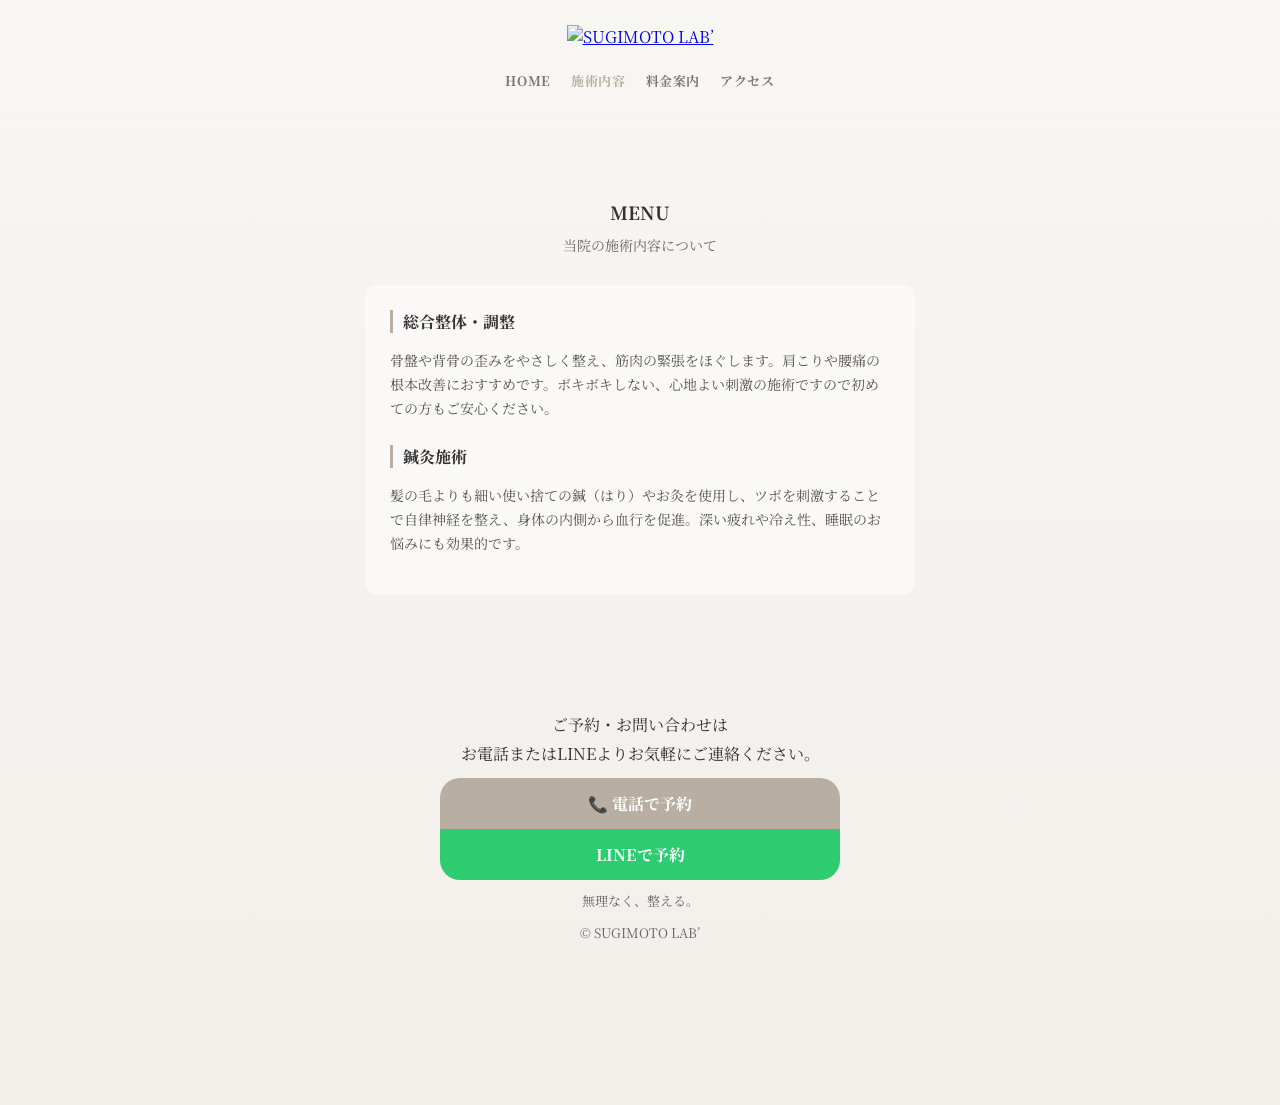
==== menu.html @ 21ebf482 "Add files via upload" ====
<!DOCTYPE html>
<html lang="ja">
<head>
<meta charset="UTF-8">
<meta name="viewport" content="width=device-width, initial-scale=1.0">
<title>施術内容 | SUGIMOTO LAB’</title>

<link href="https://fonts.googleapis.com/css2?family=Noto+Serif+JP&display=swap" rel="stylesheet">
<link rel="stylesheet" href="style.css">
</head>

<body>

<header class="header">
  <a href="index.html"><img src="images/logo.png" class="logo" alt="SUGIMOTO LAB’"></a>
  
  <nav class="nav-menu">
    <ul>
      <li><a href="index.html">HOME</a></li>
      <li><a href="menu.html" class="current">施術内容</a></li>
      <li><a href="price.html">料金案内</a></li>
      <li><a href="index.html#access">アクセス</a></li>
    </ul>
  </nav>
</header>

<main class="lower-main">
  <section class="menu">
    <h2>MENU</h2>
    <p class="section-lead">当院の施術内容について</p>
    
    <div class="menu-box">
      <h3>総合整体・調整</h3>
      <p>骨盤や背骨の歪みをやさしく整え、筋肉の緊張をほぐします。肩こりや腰痛の根本改善におすすめです。ボキボキしない、心地よい刺激の施術ですので初めての方もご安心ください。</p>
      
      <h3>鍼灸施術</h3>
      <p>髪の毛よりも細い使い捨ての鍼（はり）やお灸を使用し、ツボを刺激することで自律神経を整え、身体の内側から血行を促進。深い疲れや冷え性、睡眠のお悩みにも効果的です。</p>
    </div>
  </section>

  <section class="reserve">
    <p class="reserve-text">
      ご予約・お問い合わせは<br>
      お電話またはLINEよりお気軽にご連絡ください。
    </p>
  </section>
</main>

<footer>
  <p>無理なく、整える。</p>
  <p>© SUGIMOTO LAB’</p>
</footer>
  
<div class="fixed-buttons">
  <a href="tel:07094495309" class="fixed-tel">
    📞 電話で予約
  </a>

  <a href="https://lin.ee/7CNkwtA" class="fixed-line">
    LINEで予約
  </a>
</div>
  
</body>
</html>
---- style.css ----
body {
  margin: 0;
  font-family: 'Noto Serif JP', serif;
  background: linear-gradient(180deg, #F7F6F3 0%, #F2EFEA 100%);
  color: #333;
  padding-bottom: 120px;
}

/* ヘッダー */
.header {
  display: flex;
  flex-direction: column;
  align-items: center;
  gap: 15px;
  padding: 25px 20px 15px;
  background-color: #F7F6F3;
}

.logo {
  width: 160px;
}

/* ナビゲーションメニュー (横並び) */
.nav-menu ul {
  display: flex;
  justify-content: center;
  gap: 20px;
  padding: 0;
  margin: 0;
  list-style: none;
}

.nav-menu a {
  text-decoration: none;
  color: #777;
  font-size: 13px;
  font-weight: bold;
  letter-spacing: 0.05em;
  padding: 5px 0;
  display: inline-block;
  transition: color 0.3s;
}

.nav-menu a:hover,
.nav-menu a.current {
  color: #B8AFA2; /* 現在のページ、またはホバー時にテーマカラーにする */
}

/* ヒーロー */
.hero {
  text-align: center;
  padding: 60px 20px;
}

.hero h1 {
  font-size: 22px;
  line-height: 1.6;
}

.hero p {
  font-size: 14px;
  color: #666;
}

/* セクション共通 */
section {
  padding: 50px 20px;
  text-align: center;
}

h2 {
  font-size: 18px;
  margin-bottom: 20px;
}

/* ABOUT画像 */
.about-img {
  width: 100%;
  max-width: 280px;
  border-radius: 12px;
  margin-bottom: 20px;
}

/* FEATURE画像 */
.feature-img {
  width: 100%;
  max-width: 280px;
  border-radius: 12px;
  margin-bottom: 20px;
}

/* リスト */
ul {
  list-style: none;
  padding: 0;
  line-height: 2;
}

/* 下層ページ専用の余白調整 */
.lower-main {
  min-height: 60vh;
  padding-top: 20px;
}

.section-lead {
  font-size: 14px;
  color: #666;
  margin-top: -10px;
  margin-bottom: 30px;
}

/* =========================
   MENU (施術内容)
========================= */
.menu-box {
  width: 100%;
  max-width: 550px;
  margin: 0 auto;
  text-align: left;
  background: rgba(255, 255, 255, 0.5);
  padding: 25px;
  border-radius: 12px;
  box-sizing: border-box;
}

.menu-box h3 {
  font-size: 16px;
  color: #333;
  margin-top: 25px;
  border-left: 3px solid #B8AFA2;
  padding-left: 10px;
}
.menu-box h3:first-child {
  margin-top: 0;
}

.menu-box p {
  font-size: 14px;
  line-height: 1.7;
  color: #555;
}

/* =========================
   PRICE (料金案内)
========================= */
.price-table {
  width: 100%;
  max-width: 550px;
  margin: 0 auto 15px;
  border-collapse: collapse;
  font-size: 14px;
}

.price-table tr {
  border-bottom: 1px solid #E5E2DC;
}

.price-table th, 
.price-table td {
  padding: 15px 10px;
}

.price-table th {
  text-align: left;
  font-weight: normal;
  color: #555;
}

.price-table td {
  text-align: right;
  font-weight: bold;
  color: #333;
}

.price-note {
  font-size: 12px;
  color: #888;
}

/* =========================
   QUALIFICATION
========================= */
.qualification-box{
  max-width: 500px;
  margin: 0 auto;
  padding: 30px;
  background: rgba(255,255,255,0.6);
  border-radius: 12px;
}

.qualification-title{
  font-size: 18px;
  font-weight: bold;
  margin-bottom: 15px;
}

/* =========================
   ACCESS
========================= */
.access-box{
  max-width: 700px;
  margin: 0 auto;
}

.address{
  line-height: 1.8;
}

.access-box iframe{
  width: 100%;
  height: 320px;
  border: none;
  border-radius: 12px;
  margin: 25px 0;
}

.access h3{
  margin-top: 30px;
  margin-bottom: 20px;
}

.access-text{
  text-align: left;
  line-height: 1.9;
}

/* =========================
   RESERVE / FOOTER / FIXED BUTTONS
========================= */
.reserve-text{
  line-height: 1.8;
  margin-bottom: 30px;
}

footer {
  text-align: center;
  padding: 30px 20px;
  font-size: 13px;
  color: #666;
}

.fixed-buttons{
  position: fixed;
  bottom: 20px;
  left: 50%;
  transform: translateX(-50%);
  width: 90%;
  max-width: 400px;
  display: flex;
  flex-direction: column;
  z-index: 999;
}

.fixed-tel,
.fixed-line{
  display: block;
  text-align: center;
  padding: 14px;
  color: white;
  text-decoration: none;
  font-weight: bold;
}

.fixed-tel{
  background: #B8AFA2;
  border-radius: 20px 20px 0 0;
}

.fixed-line{
  background: #2ECC71;
  border-radius: 0 0 20px 20px;
}

/* スムーズスクロール（HOMEからアクセスを押した時用） */
html {
  scroll-behavior: smooth;
}

/* スマホ調整 */
@media (max-width: 768px) {
  .logo {
    width: 140px;
  }
}
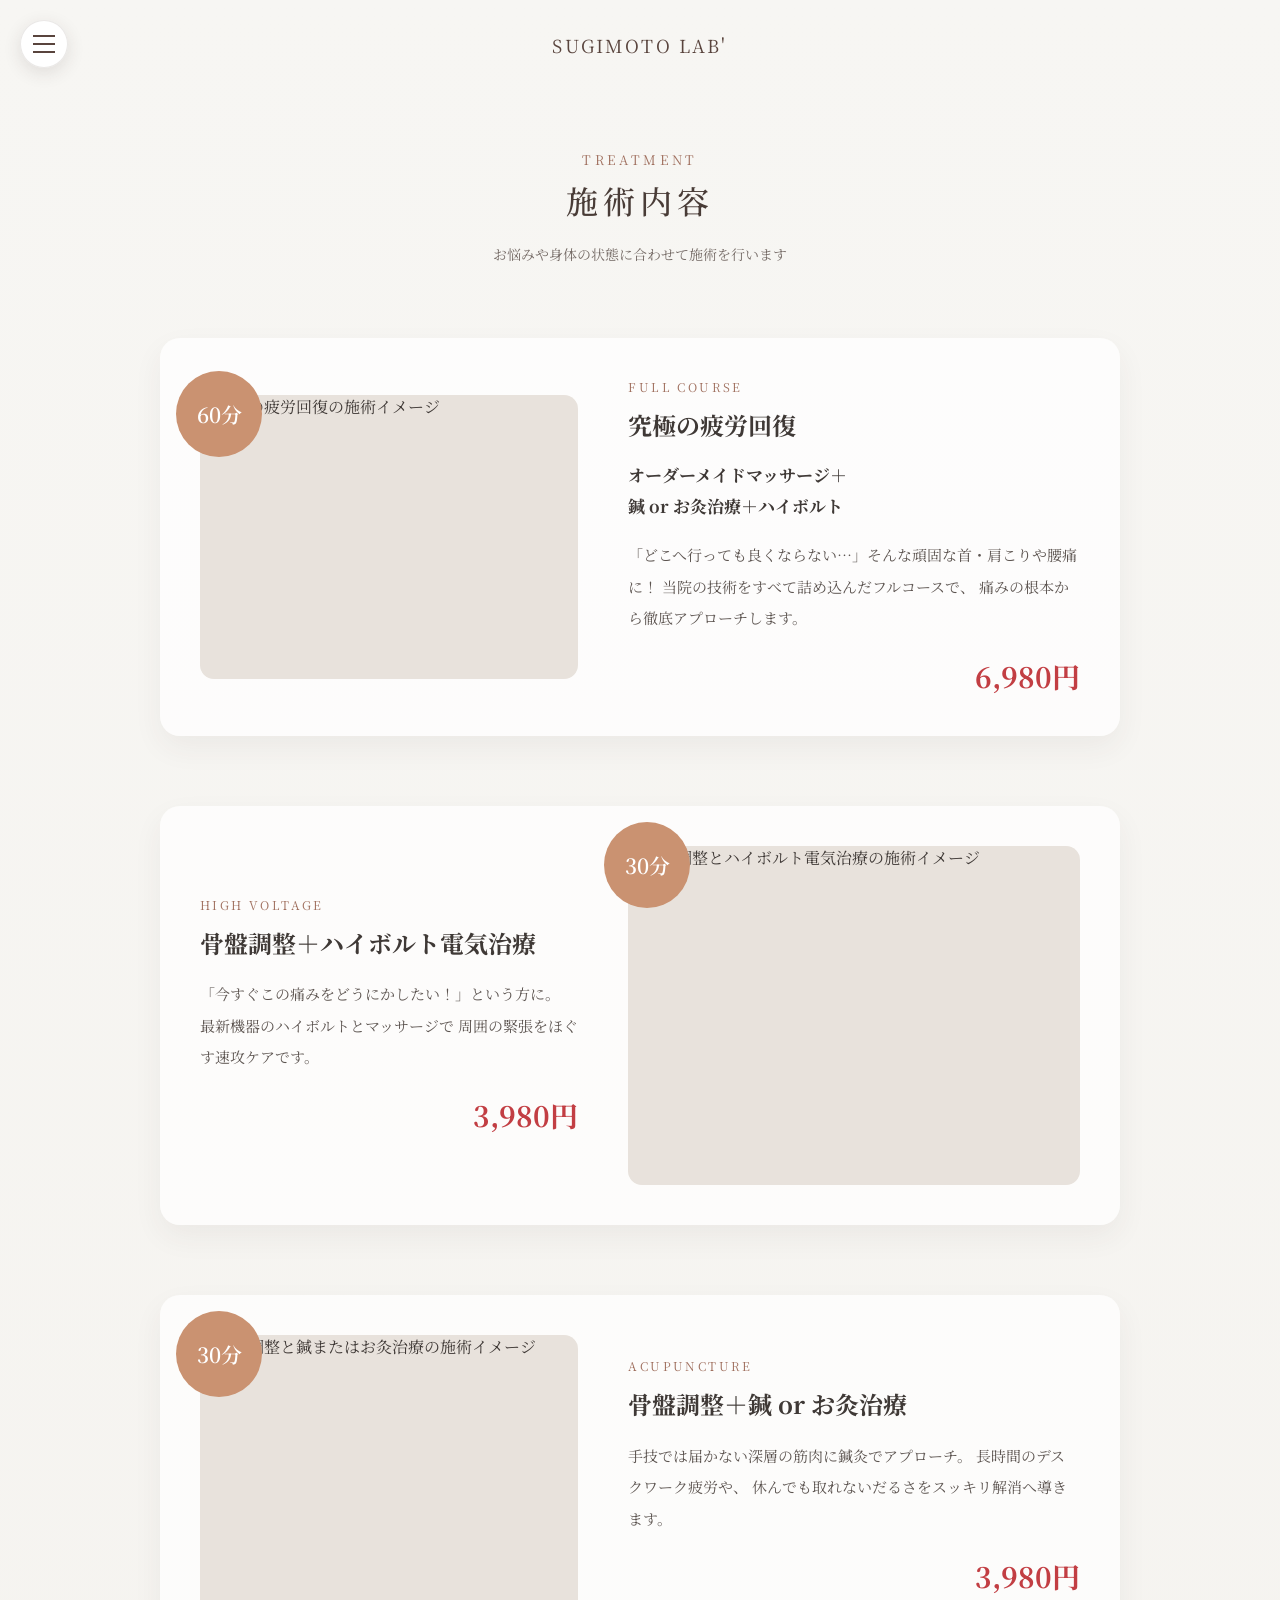
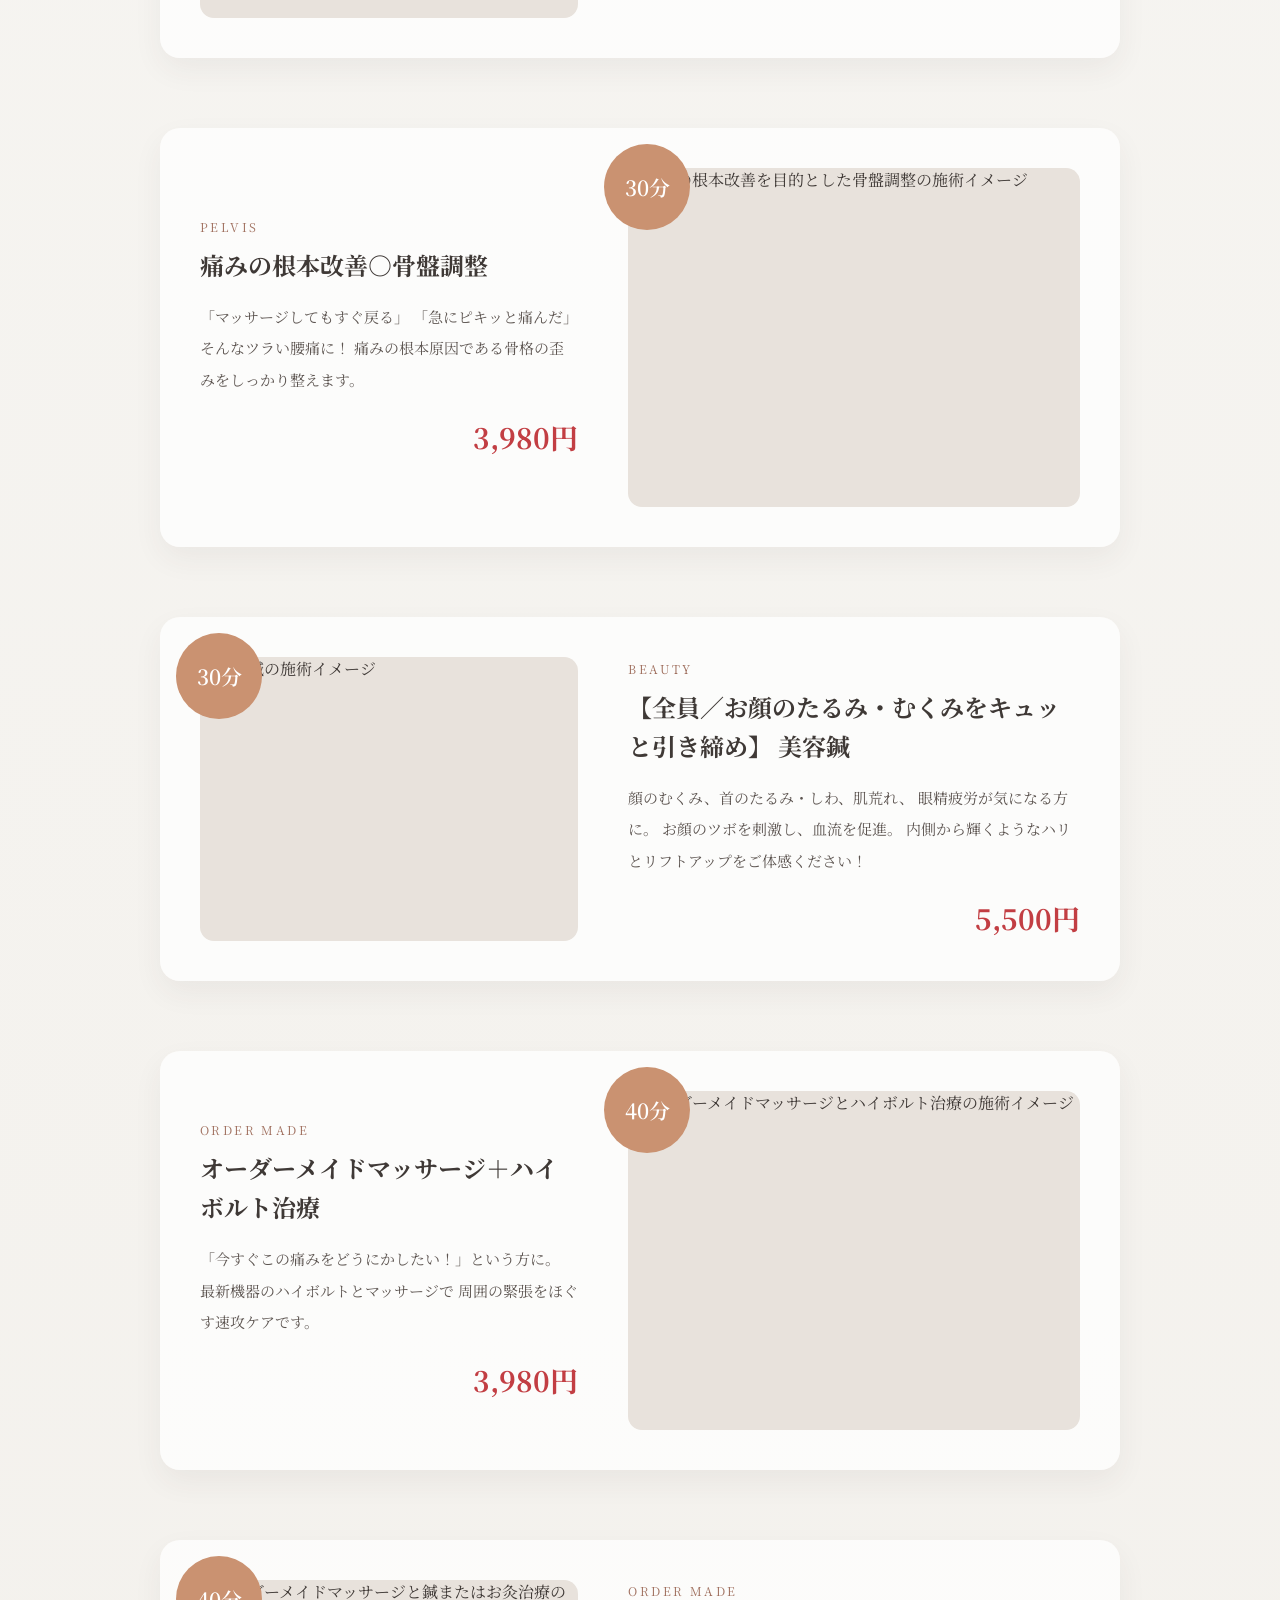
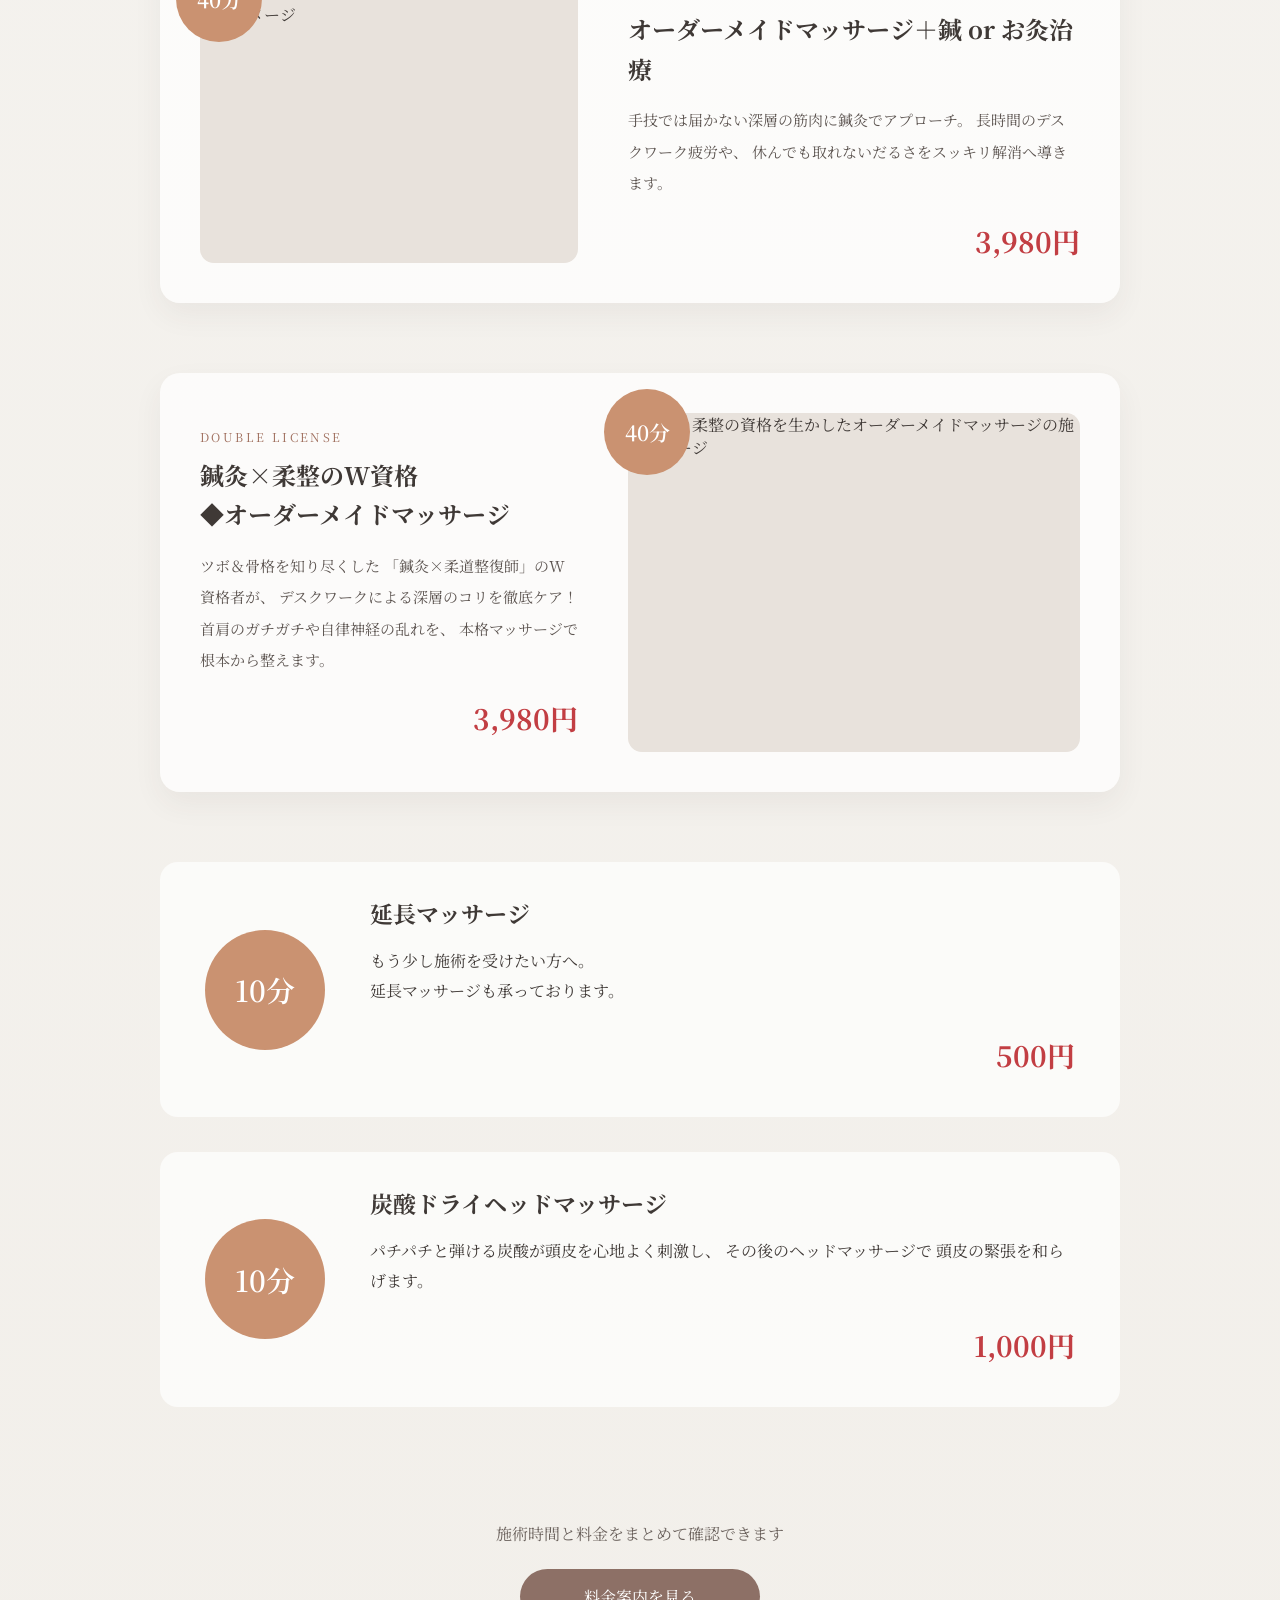
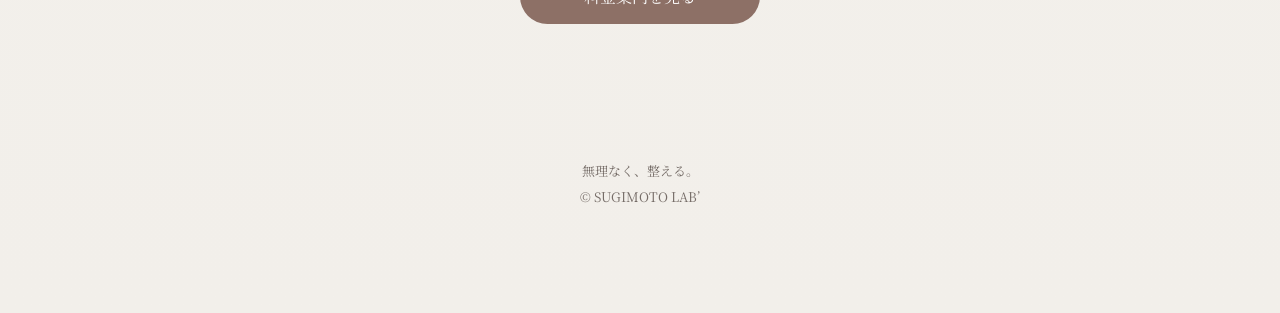
==== commit e4fb2475: "Update menu.html" ====
--- a/menu.html
+++ b/menu.html
@@ -1,65 +1,359 @@
 <!DOCTYPE html>
 <html lang="ja">
 <head>
-<meta charset="UTF-8">
-<meta name="viewport" content="width=device-width, initial-scale=1.0">
-<title>施術内容 | SUGIMOTO LAB’</title>
-
-<link href="https://fonts.googleapis.com/css2?family=Noto+Serif+JP&display=swap" rel="stylesheet">
-<link rel="stylesheet" href="style.css">
+  <meta charset="UTF-8">
+  <meta name="viewport" content="width=device-width, initial-scale=1.0">
+
+  <title>施術内容 | SUGIMOTO LAB'</title>
+
+  <link rel="preconnect" href="https://fonts.googleapis.com">
+  <link rel="preconnect" href="https://fonts.gstatic.com" crossorigin>
+
+  <link
+    href="https://fonts.googleapis.com/css2?family=Noto+Serif+JP:wght@400;500;600;700&display=swap"
+    rel="stylesheet"
+  >
+
+  <link rel="stylesheet" href="style.css">
 </head>
 
 <body>
 
-<header class="header">
-  <a href="index.html"><img src="images/logo.png" class="logo" alt="SUGIMOTO LAB’"></a>
-  
-  <nav class="nav-menu">
-    <ul>
-      <li><a href="index.html">HOME</a></li>
-      <li><a href="menu.html" class="current">施術内容</a></li>
-      <li><a href="price.html">料金案内</a></li>
-      <li><a href="index.html#access">アクセス</a></li>
-    </ul>
+  <!-- メニューボタン -->
+  <button
+    class="menu-button"
+    id="menuButton"
+    type="button"
+    aria-label="メニューを開く"
+    aria-controls="sideMenu"
+    aria-expanded="false"
+  >
+    <span></span>
+    <span></span>
+    <span></span>
+  </button>
+
+  <div class="menu-overlay" id="menuOverlay"></div>
+
+  <!-- サイドメニュー -->
+  <nav class="side-menu" id="sideMenu" aria-hidden="true">
+    <div class="side-menu-inner">
+      <p class="side-menu-title">MENU</p>
+
+      <a href="index.html">ホーム</a>
+      <a href="treatment.html">施術内容</a>
+      <a href="price.html">料金案内</a>
+      <a href="index.html#access">アクセス</a>
+      <a href="あなたのLINEのURL" target="_blank" rel="noopener">
+        LINE予約
+      </a>
+    </div>
   </nav>
-</header>
-
-<main class="lower-main">
-  <section class="menu">
-    <h2>MENU</h2>
-    <p class="section-lead">当院の施術内容について</p>
-    
-    <div class="menu-box">
-      <h3>総合整体・調整</h3>
-      <p>骨盤や背骨の歪みをやさしく整え、筋肉の緊張をほぐします。肩こりや腰痛の根本改善におすすめです。ボキボキしない、心地よい刺激の施術ですので初めての方もご安心ください。</p>
-      
-      <h3>鍼灸施術</h3>
-      <p>髪の毛よりも細い使い捨ての鍼（はり）やお灸を使用し、ツボを刺激することで自律神経を整え、身体の内側から血行を促進。深い疲れや冷え性、睡眠のお悩みにも効果的です。</p>
-    </div>
-  </section>
-
-  <section class="reserve">
-    <p class="reserve-text">
-      ご予約・お問い合わせは<br>
-      お電話またはLINEよりお気軽にご連絡ください。
-    </p>
-  </section>
-</main>
-
-<footer>
-  <p>無理なく、整える。</p>
-  <p>© SUGIMOTO LAB’</p>
-</footer>
-  
-<div class="fixed-buttons">
-  <a href="tel:07094495309" class="fixed-tel">
-    📞 電話で予約
-  </a>
-
-  <a href="https://lin.ee/7CNkwtA" class="fixed-line">
-    LINEで予約
-  </a>
-</div>
-  
+
+  <header class="sub-header">
+    <a href="index.html" class="site-name">
+      SUGIMOTO LAB'
+    </a>
+  </header>
+
+  <main>
+
+    <section class="page-hero">
+      <p class="page-hero-en">TREATMENT</p>
+      <h1>施術内容</h1>
+      <p>お悩みや身体の状態に合わせて施術を行います</p>
+    </section>
+
+    <section class="treatment-section">
+
+      <!-- 究極の疲労回復 -->
+      <article class="treatment-card" id="recovery">
+        <div class="treatment-image-wrap">
+          <img
+            src="images/treatment-recovery.png"
+            alt="究極の疲労回復の施術イメージ"
+            class="treatment-image"
+          >
+
+          <span class="treatment-duration">60分</span>
+        </div>
+
+        <div class="treatment-content">
+          <p class="treatment-label">FULL COURSE</p>
+
+          <h2>究極の疲労回復</h2>
+
+          <h3>
+            オーダーメイドマッサージ＋<br>
+            鍼 or お灸治療＋ハイボルト
+          </h3>
+
+          <p class="treatment-description">
+            「どこへ行っても良くならない…」そんな頑固な首・肩こりや腰痛に！
+            当院の技術をすべて詰め込んだフルコースで、
+            痛みの根本から徹底アプローチします。
+          </p>
+
+          <p class="treatment-price">6,980円</p>
+        </div>
+      </article>
+
+      <!-- 骨盤調整＋ハイボルト -->
+      <article class="treatment-card" id="pelvis-highvolt">
+        <div class="treatment-image-wrap">
+          <img
+            src="images/treatment-highvolt.png"
+            alt="骨盤調整とハイボルト電気治療の施術イメージ"
+            class="treatment-image"
+          >
+
+          <span class="treatment-duration">30分</span>
+        </div>
+
+        <div class="treatment-content">
+          <p class="treatment-label">HIGH VOLTAGE</p>
+
+          <h2>骨盤調整＋ハイボルト電気治療</h2>
+
+          <p class="treatment-description">
+            「今すぐこの痛みをどうにかしたい！」という方に。
+            最新機器のハイボルトとマッサージで
+            周囲の緊張をほぐす速攻ケアです。
+          </p>
+
+          <p class="treatment-price">3,980円</p>
+        </div>
+      </article>
+
+      <!-- 骨盤調整＋鍼 or お灸 -->
+      <article class="treatment-card" id="pelvis-acupuncture">
+        <div class="treatment-image-wrap">
+          <img
+            src="images/treatment-acupuncture.png"
+            alt="骨盤調整と鍼またはお灸治療の施術イメージ"
+            class="treatment-image"
+          >
+
+          <span class="treatment-duration">30分</span>
+        </div>
+
+        <div class="treatment-content">
+          <p class="treatment-label">ACUPUNCTURE</p>
+
+          <h2>骨盤調整＋鍼 or お灸治療</h2>
+
+          <p class="treatment-description">
+            手技では届かない深層の筋肉に鍼灸でアプローチ。
+            長時間のデスクワーク疲労や、
+            休んでも取れないだるさをスッキリ解消へ導きます。
+          </p>
+
+          <p class="treatment-price">3,980円</p>
+        </div>
+      </article>
+
+      <!-- 痛みの根本改善 -->
+      <article class="treatment-card" id="root-pelvis">
+        <div class="treatment-image-wrap">
+          <img
+            src="images/treatment-root-pelvis.png"
+            alt="痛みの根本改善を目的とした骨盤調整の施術イメージ"
+            class="treatment-image"
+          >
+
+          <span class="treatment-duration">30分</span>
+        </div>
+
+        <div class="treatment-content">
+          <p class="treatment-label">PELVIS</p>
+
+          <h2>痛みの根本改善○骨盤調整</h2>
+
+          <p class="treatment-description">
+            「マッサージしてもすぐ戻る」
+            「急にピキッと痛んだ」そんなツラい腰痛に！
+            痛みの根本原因である骨格の歪みをしっかり整えます。
+          </p>
+
+          <p class="treatment-price">3,980円</p>
+        </div>
+      </article>
+
+      <!-- 美容鍼 -->
+      <article class="treatment-card" id="beauty-acupuncture">
+        <div class="treatment-image-wrap">
+          <img
+            src="images/treatment-beauty-acupuncture.png"
+            alt="美容鍼の施術イメージ"
+            class="treatment-image"
+          >
+
+          <span class="treatment-duration">30分</span>
+        </div>
+
+        <div class="treatment-content">
+          <p class="treatment-label">BEAUTY</p>
+
+          <h2>
+            【全員／お顔のたるみ・むくみをキュッと引き締め】
+            美容鍼
+          </h2>
+
+          <p class="treatment-description">
+            顔のむくみ、首のたるみ・しわ、肌荒れ、
+            眼精疲労が気になる方に。
+            お顔のツボを刺激し、血流を促進。
+            内側から輝くようなハリとリフトアップをご体感ください！
+          </p>
+
+          <p class="treatment-price">5,500円</p>
+        </div>
+      </article>
+
+      <!-- オーダーメイド＋ハイボルト -->
+      <article class="treatment-card" id="order-highvolt">
+        <div class="treatment-image-wrap">
+          <img
+            src="images/treatment-order-highvolt.png"
+            alt="オーダーメイドマッサージとハイボルト治療の施術イメージ"
+            class="treatment-image"
+          >
+
+          <span class="treatment-duration">40分</span>
+        </div>
+
+        <div class="treatment-content">
+          <p class="treatment-label">ORDER MADE</p>
+
+          <h2>
+            オーダーメイドマッサージ＋ハイボルト治療
+          </h2>
+
+          <p class="treatment-description">
+            「今すぐこの痛みをどうにかしたい！」という方に。
+            最新機器のハイボルトとマッサージで
+            周囲の緊張をほぐす速攻ケアです。
+          </p>
+
+          <p class="treatment-price">3,980円</p>
+        </div>
+      </article>
+
+      <!-- オーダーメイド＋鍼 or お灸 -->
+      <article class="treatment-card" id="order-acupuncture">
+        <div class="treatment-image-wrap">
+          <img
+            src="images/treatment-order-acupuncture.png"
+            alt="オーダーメイドマッサージと鍼またはお灸治療の施術イメージ"
+            class="treatment-image"
+          >
+
+          <span class="treatment-duration">40分</span>
+        </div>
+
+        <div class="treatment-content">
+          <p class="treatment-label">ORDER MADE</p>
+
+          <h2>
+            オーダーメイドマッサージ＋鍼 or お灸治療
+          </h2>
+
+          <p class="treatment-description">
+            手技では届かない深層の筋肉に鍼灸でアプローチ。
+            長時間のデスクワーク疲労や、
+            休んでも取れないだるさをスッキリ解消へ導きます。
+          </p>
+
+          <p class="treatment-price">3,980円</p>
+        </div>
+      </article>
+
+      <!-- W資格オーダーメイド -->
+      <article class="treatment-card" id="double-license">
+        <div class="treatment-image-wrap">
+          <img
+            src="images/treatment-order-double-license.png"
+            alt="鍼灸と柔整の資格を生かしたオーダーメイドマッサージの施術イメージ"
+            class="treatment-image"
+          >
+
+          <span class="treatment-duration">40分</span>
+        </div>
+
+        <div class="treatment-content">
+          <p class="treatment-label">DOUBLE LICENSE</p>
+
+          <h2>
+            鍼灸×柔整のW資格<br>
+            ◆オーダーメイドマッサージ
+          </h2>
+
+          <p class="treatment-description">
+            ツボ＆骨格を知り尽くした
+            「鍼灸×柔道整復師」のW資格者が、
+            デスクワークによる深層のコリを徹底ケア！
+            首肩のガチガチや自律神経の乱れを、
+            本格マッサージで根本から整えます。
+          </p>
+
+          <p class="treatment-price">3,980円</p>
+        </div>
+      </article>
+
+      <!-- 延長マッサージ -->
+      <article class="treatment-option">
+        <div class="treatment-option-time">
+          10分
+        </div>
+
+        <div>
+          <h2>延長マッサージ</h2>
+
+          <p>
+            もう少し施術を受けたい方へ。<br>
+            延長マッサージも承っております。
+          </p>
+
+          <p class="treatment-price">500円</p>
+        </div>
+      </article>
+
+      <!-- 炭酸ドライヘッド -->
+      <article class="treatment-option">
+        <div class="treatment-option-time">
+          10分
+        </div>
+
+        <div>
+          <h2>炭酸ドライヘッドマッサージ</h2>
+
+          <p>
+            パチパチと弾ける炭酸が頭皮を心地よく刺激し、
+            その後のヘッドマッサージで
+            頭皮の緊張を和らげます。
+          </p>
+
+          <p class="treatment-price">1,000円</p>
+        </div>
+      </article>
+
+    </section>
+
+    <section class="page-link-section">
+      <p>施術時間と料金をまとめて確認できます</p>
+
+      <a href="price.html" class="page-link-button">
+        料金案内を見る
+      </a>
+    </section>
+
+  </main>
+
+  <footer>
+    <p>無理なく、整える。</p>
+    <p>© SUGIMOTO LAB’</p>
+  </footer>
+
+  <script src="js/menu.js"></script>
 </body>
-</html>+</html>
--- a/style.css
+++ b/style.css
@@ -1,284 +1,753 @@
+/* ==============================
+   基本設定
+============================== */
+
+* {
+  box-sizing: border-box;
+}
+
+html {
+  scroll-behavior: smooth;
+}
+
 body {
   margin: 0;
-  font-family: 'Noto Serif JP', serif;
-  background: linear-gradient(180deg, #F7F6F3 0%, #F2EFEA 100%);
-  color: #333;
-  padding-bottom: 120px;
-}
-
-/* ヘッダー */
-.header {
+  font-family: "Noto Serif JP", serif;
+  background: linear-gradient(
+    180deg,
+    #f7f6f3 0%,
+    #f2efea 100%
+  );
+  color: #3f3936;
+}
+
+img {
+  display: block;
+  max-width: 100%;
+}
+
+a {
+  color: inherit;
+}
+
+button {
+  font: inherit;
+}
+
+.sp-only {
+  display: none;
+}
+
+
+/* ==============================
+   ヘッダー
+============================== */
+
+.sub-header {
+  min-height: 90px;
+  padding: 25px 30px;
+  display: flex;
+  justify-content: center;
+  align-items: center;
+}
+
+.site-name {
+  color: #59443d;
+  font-size: 18px;
+  letter-spacing: 0.12em;
+  text-decoration: none;
+}
+
+
+/* ==============================
+   メニューボタン
+============================== */
+
+.menu-button {
+  position: fixed;
+  top: 20px;
+  left: 20px;
+  z-index: 1200;
+
+  width: 48px;
+  height: 48px;
+
   display: flex;
   flex-direction: column;
-  align-items: center;
-  gap: 15px;
-  padding: 25px 20px 15px;
-  background-color: #F7F6F3;
-}
-
-.logo {
-  width: 160px;
-}
-
-/* ナビゲーションメニュー (横並び) */
-.nav-menu ul {
-  display: flex;
   justify-content: center;
-  gap: 20px;
-  padding: 0;
-  margin: 0;
-  list-style: none;
-}
-
-.nav-menu a {
-  text-decoration: none;
-  color: #777;
-  font-size: 13px;
-  font-weight: bold;
-  letter-spacing: 0.05em;
-  padding: 5px 0;
-  display: inline-block;
-  transition: color 0.3s;
-}
-
-.nav-menu a:hover,
-.nav-menu a.current {
-  color: #B8AFA2; /* 現在のページ、またはホバー時にテーマカラーにする */
-}
-
-/* ヒーロー */
-.hero {
-  text-align: center;
-  padding: 60px 20px;
-}
-
-.hero h1 {
-  font-size: 22px;
-  line-height: 1.6;
-}
-
-.hero p {
-  font-size: 14px;
-  color: #666;
-}
-
-/* セクション共通 */
-section {
-  padding: 50px 20px;
-  text-align: center;
-}
-
-h2 {
-  font-size: 18px;
-  margin-bottom: 20px;
-}
-
-/* ABOUT画像 */
-.about-img {
+  gap: 6px;
+
+  padding: 0 12px;
+
+  background: rgba(255, 255, 255, 0.94);
+  border: 1px solid rgba(80, 65, 58, 0.12);
+  border-radius: 50%;
+
+  box-shadow: 0 5px 18px rgba(60, 45, 40, 0.12);
+
+  cursor: pointer;
+}
+
+.menu-button span {
   width: 100%;
-  max-width: 280px;
-  border-radius: 12px;
-  margin-bottom: 20px;
-}
-
-/* FEATURE画像 */
-.feature-img {
-  width: 100%;
-  max-width: 280px;
-  border-radius: 12px;
-  margin-bottom: 20px;
-}
-
-/* リスト */
-ul {
-  list-style: none;
-  padding: 0;
-  line-height: 2;
-}
-
-/* 下層ページ専用の余白調整 */
-.lower-main {
-  min-height: 60vh;
-  padding-top: 20px;
-}
-
-.section-lead {
-  font-size: 14px;
-  color: #666;
-  margin-top: -10px;
-  margin-bottom: 30px;
-}
-
-/* =========================
-   MENU (施術内容)
-========================= */
-.menu-box {
-  width: 100%;
-  max-width: 550px;
-  margin: 0 auto;
-  text-align: left;
-  background: rgba(255, 255, 255, 0.5);
-  padding: 25px;
-  border-radius: 12px;
-  box-sizing: border-box;
-}
-
-.menu-box h3 {
-  font-size: 16px;
-  color: #333;
-  margin-top: 25px;
-  border-left: 3px solid #B8AFA2;
-  padding-left: 10px;
-}
-.menu-box h3:first-child {
-  margin-top: 0;
-}
-
-.menu-box p {
-  font-size: 14px;
-  line-height: 1.7;
-  color: #555;
-}
-
-/* =========================
-   PRICE (料金案内)
-========================= */
-.price-table {
-  width: 100%;
-  max-width: 550px;
-  margin: 0 auto 15px;
-  border-collapse: collapse;
-  font-size: 14px;
-}
-
-.price-table tr {
-  border-bottom: 1px solid #E5E2DC;
-}
-
-.price-table th, 
-.price-table td {
-  padding: 15px 10px;
-}
-
-.price-table th {
-  text-align: left;
-  font-weight: normal;
-  color: #555;
-}
-
-.price-table td {
-  text-align: right;
-  font-weight: bold;
-  color: #333;
-}
-
-.price-note {
-  font-size: 12px;
-  color: #888;
-}
-
-/* =========================
-   QUALIFICATION
-========================= */
-.qualification-box{
-  max-width: 500px;
-  margin: 0 auto;
-  padding: 30px;
-  background: rgba(255,255,255,0.6);
-  border-radius: 12px;
-}
-
-.qualification-title{
-  font-size: 18px;
-  font-weight: bold;
-  margin-bottom: 15px;
-}
-
-/* =========================
-   ACCESS
-========================= */
-.access-box{
-  max-width: 700px;
-  margin: 0 auto;
-}
-
-.address{
-  line-height: 1.8;
-}
-
-.access-box iframe{
-  width: 100%;
-  height: 320px;
-  border: none;
-  border-radius: 12px;
-  margin: 25px 0;
-}
-
-.access h3{
-  margin-top: 30px;
-  margin-bottom: 20px;
-}
-
-.access-text{
-  text-align: left;
-  line-height: 1.9;
-}
-
-/* =========================
-   RESERVE / FOOTER / FIXED BUTTONS
-========================= */
-.reserve-text{
-  line-height: 1.8;
-  margin-bottom: 30px;
-}
-
-footer {
-  text-align: center;
-  padding: 30px 20px;
-  font-size: 13px;
-  color: #666;
-}
-
-.fixed-buttons{
+  height: 2px;
+  background: #59443d;
+  transition:
+    transform 0.3s,
+    opacity 0.3s;
+}
+
+.menu-button.is-open span:nth-child(1) {
+  transform: translateY(8px) rotate(45deg);
+}
+
+.menu-button.is-open span:nth-child(2) {
+  opacity: 0;
+}
+
+.menu-button.is-open span:nth-child(3) {
+  transform: translateY(-8px) rotate(-45deg);
+}
+
+
+/* ==============================
+   サイドメニュー
+============================== */
+
+.side-menu {
   position: fixed;
-  bottom: 20px;
-  left: 50%;
-  transform: translateX(-50%);
-  width: 90%;
-  max-width: 400px;
+  top: 0;
+  left: 0;
+  z-index: 1100;
+
+  width: min(82%, 320px);
+  height: 100dvh;
+
+  padding: 100px 35px 40px;
+
+  background: #f7f4ef;
+
+  transform: translateX(-105%);
+  transition: transform 0.35s ease;
+
+  overflow-y: auto;
+}
+
+.side-menu.is-open {
+  transform: translateX(0);
+}
+
+.side-menu-inner {
   display: flex;
   flex-direction: column;
-  z-index: 999;
-}
-
-.fixed-tel,
-.fixed-line{
+}
+
+.side-menu-title {
+  margin: 0 0 24px;
+  color: #967064;
+  font-size: 14px;
+  letter-spacing: 0.24em;
+}
+
+.side-menu a {
+  padding: 17px 0;
+  border-bottom: 1px solid rgba(90, 70, 62, 0.16);
+  color: #493d39;
+  font-size: 16px;
+  text-decoration: none;
+}
+
+.side-menu a:hover {
+  color: #a06f5d;
+}
+
+.menu-overlay {
+  position: fixed;
+  inset: 0;
+  z-index: 1000;
+
+  background: rgba(35, 28, 25, 0.35);
+
+  visibility: hidden;
+  opacity: 0;
+
+  transition:
+    opacity 0.3s,
+    visibility 0.3s;
+}
+
+.menu-overlay.is-open {
+  visibility: visible;
+  opacity: 1;
+}
+
+body.menu-open {
+  overflow: hidden;
+}
+
+
+/* ==============================
+   ページタイトル
+============================== */
+
+.page-hero {
+  padding: 60px 20px 70px;
+  text-align: center;
+}
+
+.page-hero-en {
+  margin: 0 0 8px;
+  color: #a0705f;
+  font-size: 13px;
+  letter-spacing: 0.28em;
+}
+
+.page-hero h1 {
+  margin: 0 0 18px;
+  color: #493c37;
+  font-size: 32px;
+  font-weight: 500;
+  letter-spacing: 0.16em;
+}
+
+.page-hero > p:last-child {
+  margin: 0;
+  color: #756b66;
+  font-size: 14px;
+  line-height: 1.9;
+}
+
+
+/* ==============================
+   料金表
+============================== */
+
+.price-section {
+  width: min(920px, calc(100% - 40px));
+  margin: 0 auto;
+}
+
+.price-category {
+  margin-bottom: 55px;
+  padding: 34px;
+
+  background: rgba(255, 255, 255, 0.78);
+  border: 1px solid rgba(115, 90, 80, 0.1);
+  border-radius: 18px;
+
+  box-shadow: 0 12px 30px rgba(70, 52, 45, 0.06);
+}
+
+.price-category h2 {
+  display: inline-block;
+
+  margin: 0 0 28px;
+  padding: 10px 18px;
+
+  background: #dcebec;
+  color: #403634;
+
+  font-size: 21px;
+  line-height: 1.6;
+}
+
+.price-table-head,
+.price-row {
+  display: grid;
+  grid-template-columns: minmax(0, 1fr) 90px 120px;
+  gap: 20px;
+  align-items: center;
+}
+
+.price-table-head {
+  padding: 0 15px 12px;
+  border-bottom: 1px solid rgba(80, 60, 52, 0.14);
+
+  color: #89736c;
+  font-size: 13px;
+}
+
+.price-row {
+  padding: 22px 15px;
+  border-bottom: 1px solid rgba(80, 60, 52, 0.1);
+}
+
+.price-row:last-child {
+  border-bottom: 0;
+}
+
+.price-name {
+  font-size: 16px;
+  font-weight: 600;
+  line-height: 1.8;
+}
+
+.price-name small {
   display: block;
+  margin-top: 5px;
+  color: #b04d52;
+  font-size: 12px;
+  font-weight: 500;
+}
+
+.price-time {
   text-align: center;
-  padding: 14px;
-  color: white;
+  white-space: nowrap;
+}
+
+.price-value {
+  color: #bd3a48;
+  font-size: 20px;
+  font-weight: 700;
+  text-align: right;
+  white-space: nowrap;
+}
+
+
+/* ==============================
+   定期券・回数券
+============================== */
+
+.ticket-section {
+  margin-top: 80px;
+  padding: 80px 20px;
+
+  background: rgba(225, 217, 207, 0.55);
+}
+
+.section-heading {
+  margin-bottom: 40px;
+  text-align: center;
+}
+
+.section-heading p {
+  margin: 0 0 8px;
+  color: #a0705f;
+  font-size: 13px;
+  letter-spacing: 0.24em;
+}
+
+.section-heading h2 {
+  margin: 0;
+  font-size: 26px;
+  font-weight: 500;
+}
+
+.ticket-grid {
+  width: min(920px, 100%);
+  margin: 0 auto;
+
+  display: grid;
+  grid-template-columns: repeat(2, minmax(0, 1fr));
+  gap: 24px;
+}
+
+.ticket-card {
+  padding: 34px;
+
+  background: rgba(255, 255, 255, 0.88);
+  border-radius: 18px;
+
+  box-shadow: 0 12px 30px rgba(70, 52, 45, 0.06);
+}
+
+.ticket-label {
+  display: inline-block;
+
+  margin: 0 0 16px;
+  padding: 5px 14px;
+
+  background: #c99778;
+  border-radius: 999px;
+
+  color: #fff;
+  font-size: 13px;
+}
+
+.ticket-card h3 {
+  margin: 0 0 18px;
+  font-size: 23px;
+}
+
+.ticket-price {
+  margin: 0 0 25px;
+  color: #c83a40;
+  font-size: 28px;
+  font-weight: 700;
+}
+
+.ticket-price span {
+  margin-right: 10px;
+  color: #554b47;
+  font-size: 14px;
+  font-weight: 400;
+}
+
+.ticket-card ul {
+  margin: 0;
+  padding-left: 1.4em;
+}
+
+.ticket-card li {
+  margin-bottom: 12px;
+  line-height: 1.9;
+}
+
+
+/* ==============================
+   施術内容
+============================== */
+
+.treatment-section {
+  width: min(960px, calc(100% - 40px));
+  margin: 0 auto;
+}
+
+.treatment-card {
+  display: grid;
+  grid-template-columns: minmax(280px, 43%) minmax(0, 1fr);
+  gap: 50px;
+  align-items: center;
+
+  margin-bottom: 70px;
+  padding: 40px;
+
+  background: rgba(255, 255, 255, 0.75);
+  border-radius: 20px;
+
+  box-shadow: 0 12px 30px rgba(70, 52, 45, 0.06);
+}
+
+.treatment-card:nth-child(even) .treatment-image-wrap {
+  order: 2;
+}
+
+.treatment-card:nth-child(even) .treatment-content {
+  order: 1;
+}
+
+.treatment-image-wrap {
+  position: relative;
+}
+
+.treatment-image {
+  width: 100%;
+  aspect-ratio: 4 / 3;
+  object-fit: cover;
+
+  background: #e8e2dc;
+  border-radius: 14px;
+}
+
+.treatment-duration {
+  position: absolute;
+  top: -24px;
+  left: -24px;
+
+  width: 86px;
+  height: 86px;
+
+  display: flex;
+  align-items: center;
+  justify-content: center;
+
+  background: #ca9271;
+  border-radius: 50%;
+
+  color: #fff;
+  font-size: 21px;
+  font-weight: 600;
+}
+
+.treatment-label {
+  margin: 0 0 10px;
+  color: #a0705f;
+  font-size: 12px;
+  letter-spacing: 0.2em;
+}
+
+.treatment-content h2 {
+  margin: 0 0 16px;
+  font-size: 24px;
+  line-height: 1.65;
+}
+
+.treatment-content h3 {
+  margin: 0 0 18px;
+  font-size: 17px;
+  line-height: 1.8;
+}
+
+.treatment-description {
+  margin: 0;
+  color: #5d5551;
+  font-size: 15px;
+  line-height: 2.1;
+}
+
+.treatment-price {
+  margin: 22px 0 0;
+  color: #c23e43;
+  font-size: 28px;
+  font-weight: 700;
+  text-align: right;
+}
+
+.treatment-option {
+  display: grid;
+  grid-template-columns: 130px minmax(0, 1fr);
+  gap: 35px;
+  align-items: center;
+
+  margin-bottom: 35px;
+  padding: 35px 45px;
+
+  background: rgba(255, 255, 255, 0.72);
+  border-radius: 18px;
+}
+
+.treatment-option-time {
+  width: 120px;
+  height: 120px;
+
+  display: flex;
+  align-items: center;
+  justify-content: center;
+
+  background: #ca9271;
+  border-radius: 50%;
+
+  color: #fff;
+  font-size: 29px;
+  font-weight: 600;
+}
+
+.treatment-option h2 {
+  margin: 0 0 13px;
+  font-size: 23px;
+}
+
+.treatment-option p {
+  line-height: 1.9;
+}
+
+
+/* ==============================
+   ページリンク
+============================== */
+
+.page-link-section {
+  padding: 80px 20px;
+  text-align: center;
+}
+
+.page-link-section p {
+  margin: 0 0 24px;
+  color: #6b625d;
+}
+
+.page-link-button {
+  display: inline-flex;
+  justify-content: center;
+  align-items: center;
+
+  min-width: 240px;
+  padding: 16px 25px;
+
+  background: #8d7066;
+  border-radius: 999px;
+
+  color: #fff;
   text-decoration: none;
-  font-weight: bold;
-}
-
-.fixed-tel{
-  background: #B8AFA2;
-  border-radius: 20px 20px 0 0;
-}
-
-.fixed-line{
-  background: #2ECC71;
-  border-radius: 0 0 20px 20px;
-}
-
-/* スムーズスクロール（HOMEからアクセスを押した時用） */
-html {
-  scroll-behavior: smooth;
-}
-
-/* スマホ調整 */
-@media (max-width: 768px) {
-  .logo {
-    width: 140px;
-  }
-}+
+  transition:
+    transform 0.2s,
+    opacity 0.2s;
+}
+
+.page-link-button:hover {
+  transform: translateY(-2px);
+  opacity: 0.88;
+}
+
+
+/* ==============================
+   フッター
+============================== */
+
+footer {
+  padding: 50px 20px 100px;
+  text-align: center;
+}
+
+footer p {
+  margin: 7px 0;
+  color: #756c67;
+  font-size: 13px;
+}
+
+
+/* ==============================
+   スマホ
+============================== */
+
+@media (max-width: 700px) {
+
+  .sp-only {
+    display: block;
+  }
+
+  .sub-header {
+    min-height: 78px;
+  }
+
+  .site-name {
+    font-size: 14px;
+  }
+
+  .menu-button {
+    top: 15px;
+    left: 15px;
+    width: 46px;
+    height: 46px;
+  }
+
+  .page-hero {
+    padding: 45px 20px 55px;
+  }
+
+  .page-hero h1 {
+    font-size: 26px;
+  }
+
+  .price-section {
+    width: min(100% - 24px, 920px);
+  }
+
+  .price-category {
+    margin-bottom: 32px;
+    padding: 24px 18px;
+    border-radius: 14px;
+  }
+
+  .price-category h2 {
+    margin-bottom: 20px;
+    font-size: 18px;
+  }
+
+  .price-table-head {
+    display: none;
+  }
+
+  .price-row {
+    grid-template-columns: minmax(0, 1fr) auto;
+    gap: 8px 15px;
+    padding: 19px 5px;
+  }
+
+  .price-name {
+    grid-column: 1 / -1;
+    font-size: 15px;
+  }
+
+  .price-time {
+    text-align: left;
+    font-size: 14px;
+  }
+
+  .price-value {
+    font-size: 19px;
+  }
+
+  .ticket-section {
+    margin-top: 55px;
+    padding: 60px 15px;
+  }
+
+  .section-heading h2 {
+    font-size: 22px;
+  }
+
+  .ticket-grid {
+    grid-template-columns: 1fr;
+  }
+
+  .ticket-card {
+    padding: 27px 22px;
+  }
+
+  .ticket-card h3 {
+    font-size: 21px;
+  }
+
+  .treatment-section {
+    width: min(100% - 24px, 960px);
+  }
+
+  .treatment-card {
+    display: block;
+    margin-bottom: 38px;
+    padding: 20px;
+  }
+
+  .treatment-card:nth-child(even) .treatment-image-wrap,
+  .treatment-card:nth-child(even) .treatment-content {
+    order: initial;
+  }
+
+  .treatment-image-wrap {
+    margin-bottom: 30px;
+  }
+
+  .treatment-image {
+    aspect-ratio: 4 / 3;
+  }
+
+  .treatment-duration {
+    top: -12px;
+    left: -8px;
+    width: 72px;
+    height: 72px;
+    font-size: 18px;
+  }
+
+  .treatment-content h2 {
+    font-size: 20px;
+  }
+
+  .treatment-content h3 {
+    font-size: 15px;
+  }
+
+  .treatment-description {
+    font-size: 14px;
+    line-height: 2;
+  }
+
+  .treatment-price {
+    font-size: 25px;
+  }
+
+  .treatment-option {
+    grid-template-columns: 78px minmax(0, 1fr);
+    gap: 18px;
+
+    padding: 24px 18px;
+  }
+
+  .treatment-option-time {
+    width: 76px;
+    height: 76px;
+    font-size: 19px;
+  }
+
+  .treatment-option h2 {
+    font-size: 18px;
+    line-height: 1.6;
+  }
+
+  .treatment-option p {
+    font-size: 14px;
+  }
+
+}
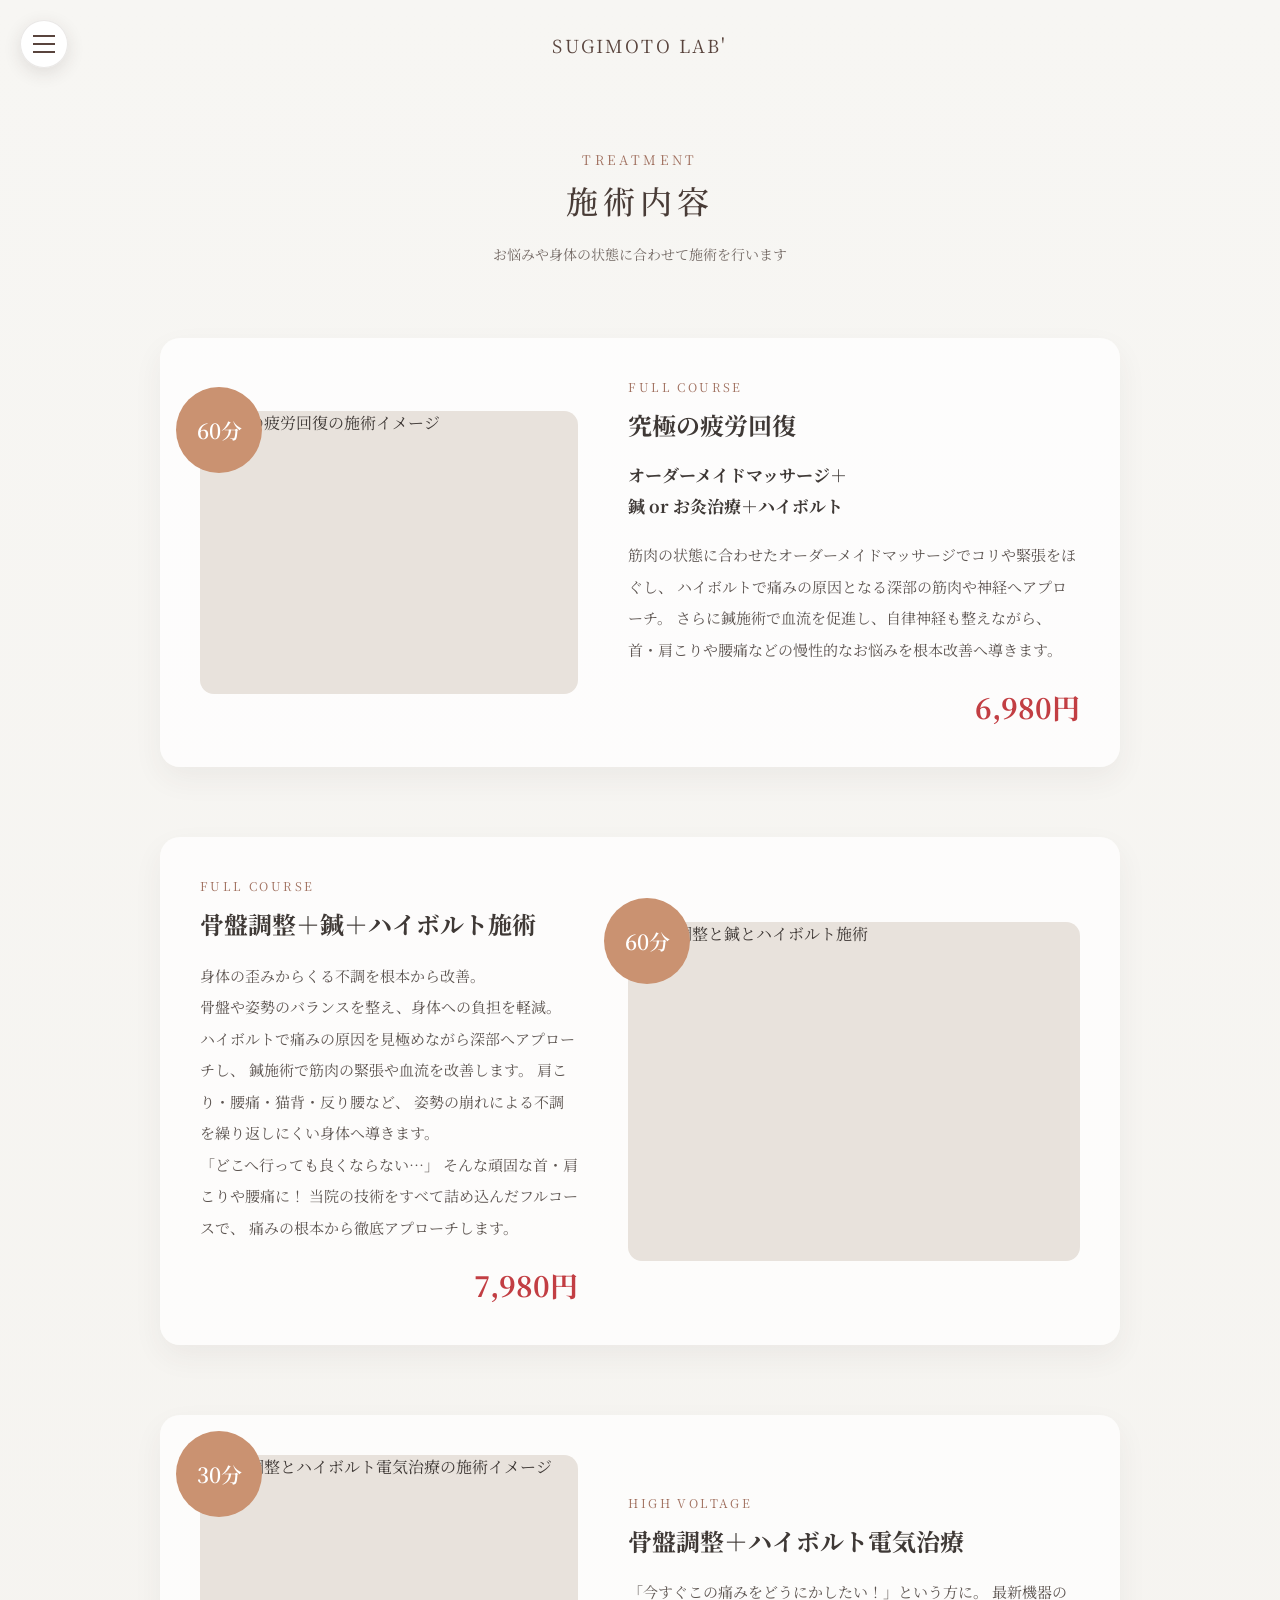
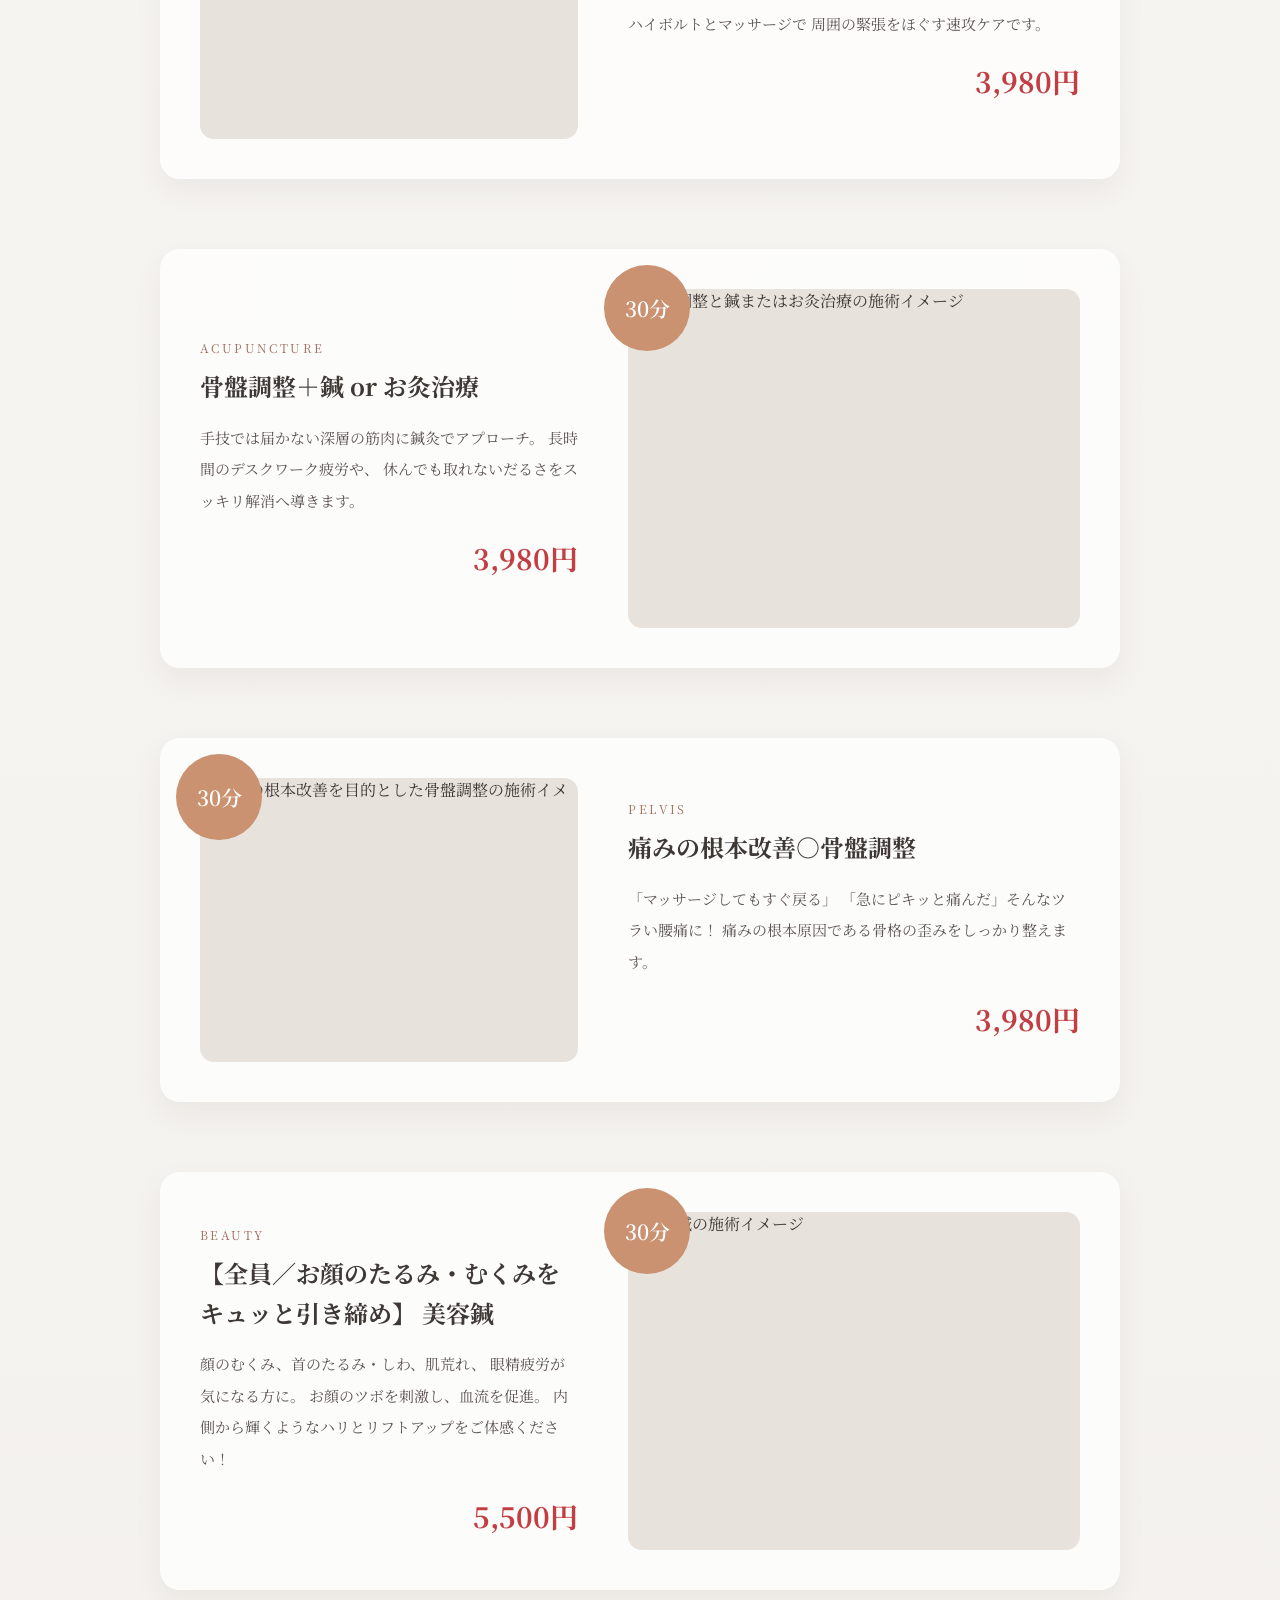
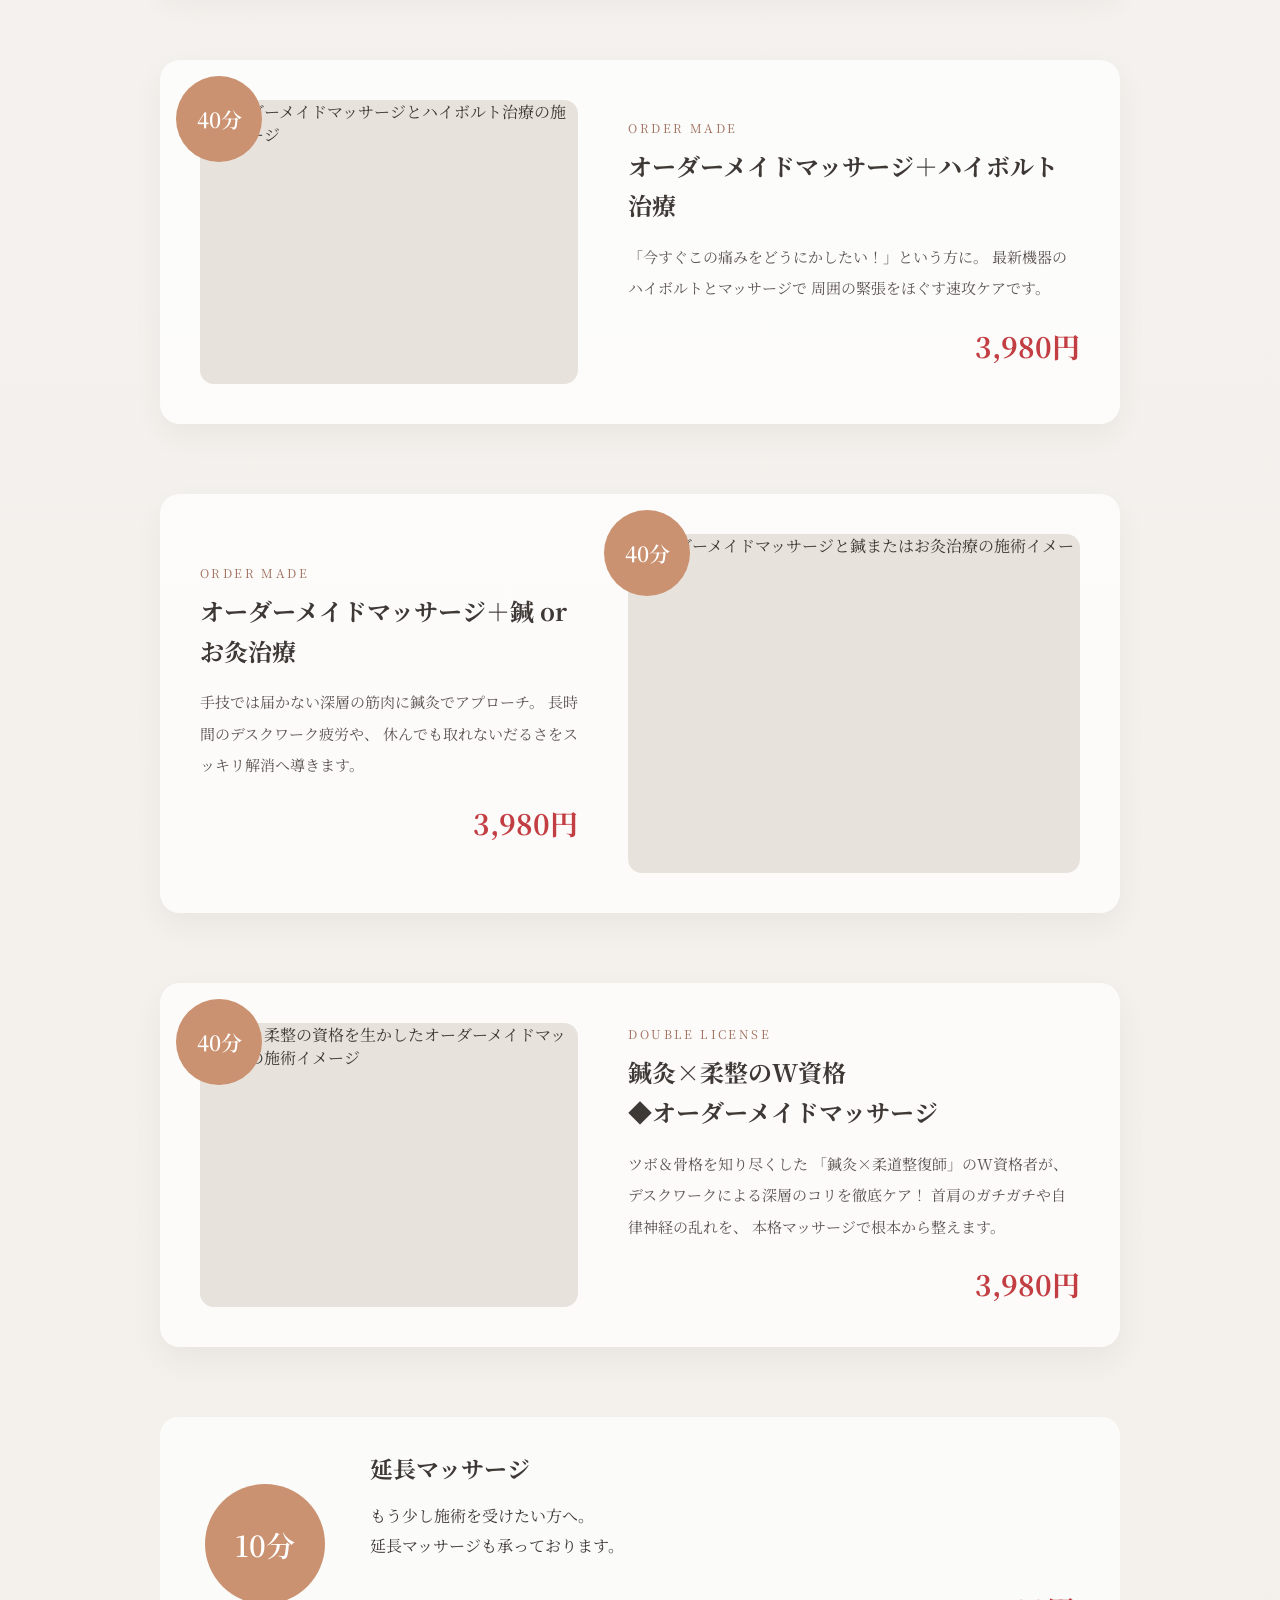
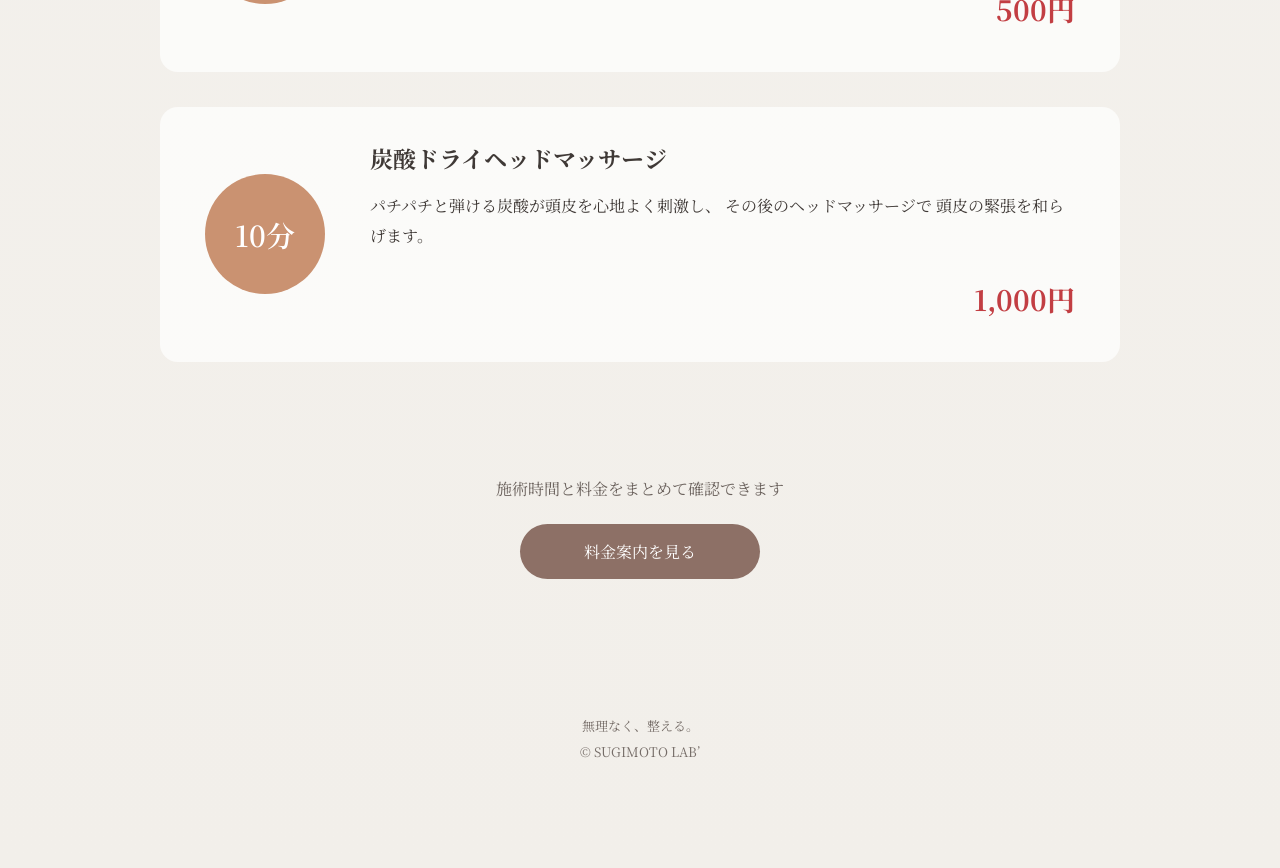
==== commit a0e35b7a: "Update menu.html" ====
--- a/menu.html
+++ b/menu.html
@@ -14,7 +14,7 @@
     rel="stylesheet"
   >
 
-  <link rel="stylesheet" href="style.css">
+  <link rel="stylesheet" href="CSS/subpage.css">
 </head>
 
 <body>
@@ -89,15 +89,59 @@
           </h3>
 
           <p class="treatment-description">
-            「どこへ行っても良くならない…」そんな頑固な首・肩こりや腰痛に！
-            当院の技術をすべて詰め込んだフルコースで、
-            痛みの根本から徹底アプローチします。
+            筋肉の状態に合わせたオーダーメイドマッサージでコリや緊張をほぐし、
+            ハイボルトで痛みの原因となる深部の筋肉や神経へアプローチ。
+            さらに鍼施術で血流を促進し、自律神経も整えながら、
+            首・肩こりや腰痛などの慢性的なお悩みを根本改善へ導きます。
           </p>
 
           <p class="treatment-price">6,980円</p>
         </div>
       </article>
 
+<!-- 骨盤調整＋鍼＋ハイボルト施術 -->
+<article class="treatment-card" id="pelvis-full-course">
+
+  <div class="treatment-image-wrap">
+    <img
+      src="images/treatment-pelvis-full-course.png"
+      alt="骨盤調整と鍼とハイボルト施術"
+      class="treatment-image"
+    >
+
+    <span class="treatment-duration">60分</span>
+  </div>
+
+  <div class="treatment-content">
+
+    <p class="treatment-label">FULL COURSE</p>
+
+    <h2>
+      骨盤調整＋鍼＋ハイボルト施術
+    </h2>
+
+    <p class="treatment-description">
+      身体の歪みからくる不調を根本から改善。<br>
+      骨盤や姿勢のバランスを整え、身体への負担を軽減。
+      ハイボルトで痛みの原因を見極めながら深部へアプローチし、
+      鍼施術で筋肉の緊張や血流を改善します。
+      肩こり・腰痛・猫背・反り腰など、
+      姿勢の崩れによる不調を繰り返しにくい身体へ導きます。
+    </p>
+
+    <p class="treatment-description">
+      「どこへ行っても良くならない…」
+      そんな頑固な首・肩こりや腰痛に！
+      当院の技術をすべて詰め込んだフルコースで、
+      痛みの根本から徹底アプローチします。
+    </p>
+
+    <p class="treatment-price">7,980円</p>
+
+  </div>
+
+</article>
+      
       <!-- 骨盤調整＋ハイボルト -->
       <article class="treatment-card" id="pelvis-highvolt">
         <div class="treatment-image-wrap">
--- a/CSS/subpage.css
+++ b/CSS/subpage.css
@@ -0,0 +1,753 @@
+/* ==============================
+   基本設定
+============================== */
+
+* {
+  box-sizing: border-box;
+}
+
+html {
+  scroll-behavior: smooth;
+}
+
+body {
+  margin: 0;
+  font-family: "Noto Serif JP", serif;
+  background: linear-gradient(
+    180deg,
+    #f7f6f3 0%,
+    #f2efea 100%
+  );
+  color: #3f3936;
+}
+
+img {
+  display: block;
+  max-width: 100%;
+}
+
+a {
+  color: inherit;
+}
+
+button {
+  font: inherit;
+}
+
+.sp-only {
+  display: none;
+}
+
+
+/* ==============================
+   ヘッダー
+============================== */
+
+.sub-header {
+  min-height: 90px;
+  padding: 25px 30px;
+  display: flex;
+  justify-content: center;
+  align-items: center;
+}
+
+.site-name {
+  color: #59443d;
+  font-size: 18px;
+  letter-spacing: 0.12em;
+  text-decoration: none;
+}
+
+
+/* ==============================
+   メニューボタン
+============================== */
+
+.menu-button {
+  position: fixed;
+  top: 20px;
+  left: 20px;
+  z-index: 1200;
+
+  width: 48px;
+  height: 48px;
+
+  display: flex;
+  flex-direction: column;
+  justify-content: center;
+  gap: 6px;
+
+  padding: 0 12px;
+
+  background: rgba(255, 255, 255, 0.94);
+  border: 1px solid rgba(80, 65, 58, 0.12);
+  border-radius: 50%;
+
+  box-shadow: 0 5px 18px rgba(60, 45, 40, 0.12);
+
+  cursor: pointer;
+}
+
+.menu-button span {
+  width: 100%;
+  height: 2px;
+  background: #59443d;
+  transition:
+    transform 0.3s,
+    opacity 0.3s;
+}
+
+.menu-button.is-open span:nth-child(1) {
+  transform: translateY(8px) rotate(45deg);
+}
+
+.menu-button.is-open span:nth-child(2) {
+  opacity: 0;
+}
+
+.menu-button.is-open span:nth-child(3) {
+  transform: translateY(-8px) rotate(-45deg);
+}
+
+
+/* ==============================
+   サイドメニュー
+============================== */
+
+.side-menu {
+  position: fixed;
+  top: 0;
+  left: 0;
+  z-index: 1100;
+
+  width: min(82%, 320px);
+  height: 100dvh;
+
+  padding: 100px 35px 40px;
+
+  background: #f7f4ef;
+
+  transform: translateX(-105%);
+  transition: transform 0.35s ease;
+
+  overflow-y: auto;
+}
+
+.side-menu.is-open {
+  transform: translateX(0);
+}
+
+.side-menu-inner {
+  display: flex;
+  flex-direction: column;
+}
+
+.side-menu-title {
+  margin: 0 0 24px;
+  color: #967064;
+  font-size: 14px;
+  letter-spacing: 0.24em;
+}
+
+.side-menu a {
+  padding: 17px 0;
+  border-bottom: 1px solid rgba(90, 70, 62, 0.16);
+  color: #493d39;
+  font-size: 16px;
+  text-decoration: none;
+}
+
+.side-menu a:hover {
+  color: #a06f5d;
+}
+
+.menu-overlay {
+  position: fixed;
+  inset: 0;
+  z-index: 1000;
+
+  background: rgba(35, 28, 25, 0.35);
+
+  visibility: hidden;
+  opacity: 0;
+
+  transition:
+    opacity 0.3s,
+    visibility 0.3s;
+}
+
+.menu-overlay.is-open {
+  visibility: visible;
+  opacity: 1;
+}
+
+body.menu-open {
+  overflow: hidden;
+}
+
+
+/* ==============================
+   ページタイトル
+============================== */
+
+.page-hero {
+  padding: 60px 20px 70px;
+  text-align: center;
+}
+
+.page-hero-en {
+  margin: 0 0 8px;
+  color: #a0705f;
+  font-size: 13px;
+  letter-spacing: 0.28em;
+}
+
+.page-hero h1 {
+  margin: 0 0 18px;
+  color: #493c37;
+  font-size: 32px;
+  font-weight: 500;
+  letter-spacing: 0.16em;
+}
+
+.page-hero > p:last-child {
+  margin: 0;
+  color: #756b66;
+  font-size: 14px;
+  line-height: 1.9;
+}
+
+
+/* ==============================
+   料金表
+============================== */
+
+.price-section {
+  width: min(920px, calc(100% - 40px));
+  margin: 0 auto;
+}
+
+.price-category {
+  margin-bottom: 55px;
+  padding: 34px;
+
+  background: rgba(255, 255, 255, 0.78);
+  border: 1px solid rgba(115, 90, 80, 0.1);
+  border-radius: 18px;
+
+  box-shadow: 0 12px 30px rgba(70, 52, 45, 0.06);
+}
+
+.price-category h2 {
+  display: inline-block;
+
+  margin: 0 0 28px;
+  padding: 10px 18px;
+
+  background: #dcebec;
+  color: #403634;
+
+  font-size: 21px;
+  line-height: 1.6;
+}
+
+.price-table-head,
+.price-row {
+  display: grid;
+  grid-template-columns: minmax(0, 1fr) 90px 120px;
+  gap: 20px;
+  align-items: center;
+}
+
+.price-table-head {
+  padding: 0 15px 12px;
+  border-bottom: 1px solid rgba(80, 60, 52, 0.14);
+
+  color: #89736c;
+  font-size: 13px;
+}
+
+.price-row {
+  padding: 22px 15px;
+  border-bottom: 1px solid rgba(80, 60, 52, 0.1);
+}
+
+.price-row:last-child {
+  border-bottom: 0;
+}
+
+.price-name {
+  font-size: 16px;
+  font-weight: 600;
+  line-height: 1.8;
+}
+
+.price-name small {
+  display: block;
+  margin-top: 5px;
+  color: #b04d52;
+  font-size: 12px;
+  font-weight: 500;
+}
+
+.price-time {
+  text-align: center;
+  white-space: nowrap;
+}
+
+.price-value {
+  color: #bd3a48;
+  font-size: 20px;
+  font-weight: 700;
+  text-align: right;
+  white-space: nowrap;
+}
+
+
+/* ==============================
+   定期券・回数券
+============================== */
+
+.ticket-section {
+  margin-top: 80px;
+  padding: 80px 20px;
+
+  background: rgba(225, 217, 207, 0.55);
+}
+
+.section-heading {
+  margin-bottom: 40px;
+  text-align: center;
+}
+
+.section-heading p {
+  margin: 0 0 8px;
+  color: #a0705f;
+  font-size: 13px;
+  letter-spacing: 0.24em;
+}
+
+.section-heading h2 {
+  margin: 0;
+  font-size: 26px;
+  font-weight: 500;
+}
+
+.ticket-grid {
+  width: min(920px, 100%);
+  margin: 0 auto;
+
+  display: grid;
+  grid-template-columns: repeat(2, minmax(0, 1fr));
+  gap: 24px;
+}
+
+.ticket-card {
+  padding: 34px;
+
+  background: rgba(255, 255, 255, 0.88);
+  border-radius: 18px;
+
+  box-shadow: 0 12px 30px rgba(70, 52, 45, 0.06);
+}
+
+.ticket-label {
+  display: inline-block;
+
+  margin: 0 0 16px;
+  padding: 5px 14px;
+
+  background: #c99778;
+  border-radius: 999px;
+
+  color: #fff;
+  font-size: 13px;
+}
+
+.ticket-card h3 {
+  margin: 0 0 18px;
+  font-size: 23px;
+}
+
+.ticket-price {
+  margin: 0 0 25px;
+  color: #c83a40;
+  font-size: 28px;
+  font-weight: 700;
+}
+
+.ticket-price span {
+  margin-right: 10px;
+  color: #554b47;
+  font-size: 14px;
+  font-weight: 400;
+}
+
+.ticket-card ul {
+  margin: 0;
+  padding-left: 1.4em;
+}
+
+.ticket-card li {
+  margin-bottom: 12px;
+  line-height: 1.9;
+}
+
+
+/* ==============================
+   施術内容
+============================== */
+
+.treatment-section {
+  width: min(960px, calc(100% - 40px));
+  margin: 0 auto;
+}
+
+.treatment-card {
+  display: grid;
+  grid-template-columns: minmax(280px, 43%) minmax(0, 1fr);
+  gap: 50px;
+  align-items: center;
+
+  margin-bottom: 70px;
+  padding: 40px;
+
+  background: rgba(255, 255, 255, 0.75);
+  border-radius: 20px;
+
+  box-shadow: 0 12px 30px rgba(70, 52, 45, 0.06);
+}
+
+.treatment-card:nth-child(even) .treatment-image-wrap {
+  order: 2;
+}
+
+.treatment-card:nth-child(even) .treatment-content {
+  order: 1;
+}
+
+.treatment-image-wrap {
+  position: relative;
+}
+
+.treatment-image {
+  width: 100%;
+  aspect-ratio: 4 / 3;
+  object-fit: cover;
+
+  background: #e8e2dc;
+  border-radius: 14px;
+}
+
+.treatment-duration {
+  position: absolute;
+  top: -24px;
+  left: -24px;
+
+  width: 86px;
+  height: 86px;
+
+  display: flex;
+  align-items: center;
+  justify-content: center;
+
+  background: #ca9271;
+  border-radius: 50%;
+
+  color: #fff;
+  font-size: 21px;
+  font-weight: 600;
+}
+
+.treatment-label {
+  margin: 0 0 10px;
+  color: #a0705f;
+  font-size: 12px;
+  letter-spacing: 0.2em;
+}
+
+.treatment-content h2 {
+  margin: 0 0 16px;
+  font-size: 24px;
+  line-height: 1.65;
+}
+
+.treatment-content h3 {
+  margin: 0 0 18px;
+  font-size: 17px;
+  line-height: 1.8;
+}
+
+.treatment-description {
+  margin: 0;
+  color: #5d5551;
+  font-size: 15px;
+  line-height: 2.1;
+}
+
+.treatment-price {
+  margin: 22px 0 0;
+  color: #c23e43;
+  font-size: 28px;
+  font-weight: 700;
+  text-align: right;
+}
+
+.treatment-option {
+  display: grid;
+  grid-template-columns: 130px minmax(0, 1fr);
+  gap: 35px;
+  align-items: center;
+
+  margin-bottom: 35px;
+  padding: 35px 45px;
+
+  background: rgba(255, 255, 255, 0.72);
+  border-radius: 18px;
+}
+
+.treatment-option-time {
+  width: 120px;
+  height: 120px;
+
+  display: flex;
+  align-items: center;
+  justify-content: center;
+
+  background: #ca9271;
+  border-radius: 50%;
+
+  color: #fff;
+  font-size: 29px;
+  font-weight: 600;
+}
+
+.treatment-option h2 {
+  margin: 0 0 13px;
+  font-size: 23px;
+}
+
+.treatment-option p {
+  line-height: 1.9;
+}
+
+
+/* ==============================
+   ページリンク
+============================== */
+
+.page-link-section {
+  padding: 80px 20px;
+  text-align: center;
+}
+
+.page-link-section p {
+  margin: 0 0 24px;
+  color: #6b625d;
+}
+
+.page-link-button {
+  display: inline-flex;
+  justify-content: center;
+  align-items: center;
+
+  min-width: 240px;
+  padding: 16px 25px;
+
+  background: #8d7066;
+  border-radius: 999px;
+
+  color: #fff;
+  text-decoration: none;
+
+  transition:
+    transform 0.2s,
+    opacity 0.2s;
+}
+
+.page-link-button:hover {
+  transform: translateY(-2px);
+  opacity: 0.88;
+}
+
+
+/* ==============================
+   フッター
+============================== */
+
+footer {
+  padding: 50px 20px 100px;
+  text-align: center;
+}
+
+footer p {
+  margin: 7px 0;
+  color: #756c67;
+  font-size: 13px;
+}
+
+
+/* ==============================
+   スマホ
+============================== */
+
+@media (max-width: 700px) {
+
+  .sp-only {
+    display: block;
+  }
+
+  .sub-header {
+    min-height: 78px;
+  }
+
+  .site-name {
+    font-size: 14px;
+  }
+
+  .menu-button {
+    top: 15px;
+    left: 15px;
+    width: 46px;
+    height: 46px;
+  }
+
+  .page-hero {
+    padding: 45px 20px 55px;
+  }
+
+  .page-hero h1 {
+    font-size: 26px;
+  }
+
+  .price-section {
+    width: min(100% - 24px, 920px);
+  }
+
+  .price-category {
+    margin-bottom: 32px;
+    padding: 24px 18px;
+    border-radius: 14px;
+  }
+
+  .price-category h2 {
+    margin-bottom: 20px;
+    font-size: 18px;
+  }
+
+  .price-table-head {
+    display: none;
+  }
+
+  .price-row {
+    grid-template-columns: minmax(0, 1fr) auto;
+    gap: 8px 15px;
+    padding: 19px 5px;
+  }
+
+  .price-name {
+    grid-column: 1 / -1;
+    font-size: 15px;
+  }
+
+  .price-time {
+    text-align: left;
+    font-size: 14px;
+  }
+
+  .price-value {
+    font-size: 19px;
+  }
+
+  .ticket-section {
+    margin-top: 55px;
+    padding: 60px 15px;
+  }
+
+  .section-heading h2 {
+    font-size: 22px;
+  }
+
+  .ticket-grid {
+    grid-template-columns: 1fr;
+  }
+
+  .ticket-card {
+    padding: 27px 22px;
+  }
+
+  .ticket-card h3 {
+    font-size: 21px;
+  }
+
+  .treatment-section {
+    width: min(100% - 24px, 960px);
+  }
+
+  .treatment-card {
+    display: block;
+    margin-bottom: 38px;
+    padding: 20px;
+  }
+
+  .treatment-card:nth-child(even) .treatment-image-wrap,
+  .treatment-card:nth-child(even) .treatment-content {
+    order: initial;
+  }
+
+  .treatment-image-wrap {
+    margin-bottom: 30px;
+  }
+
+  .treatment-image {
+    aspect-ratio: 4 / 3;
+  }
+
+  .treatment-duration {
+    top: -12px;
+    left: -8px;
+    width: 72px;
+    height: 72px;
+    font-size: 18px;
+  }
+
+  .treatment-content h2 {
+    font-size: 20px;
+  }
+
+  .treatment-content h3 {
+    font-size: 15px;
+  }
+
+  .treatment-description {
+    font-size: 14px;
+    line-height: 2;
+  }
+
+  .treatment-price {
+    font-size: 25px;
+  }
+
+  .treatment-option {
+    grid-template-columns: 78px minmax(0, 1fr);
+    gap: 18px;
+
+    padding: 24px 18px;
+  }
+
+  .treatment-option-time {
+    width: 76px;
+    height: 76px;
+    font-size: 19px;
+  }
+
+  .treatment-option h2 {
+    font-size: 18px;
+    line-height: 1.6;
+  }
+
+  .treatment-option p {
+    font-size: 14px;
+  }
+
+}
